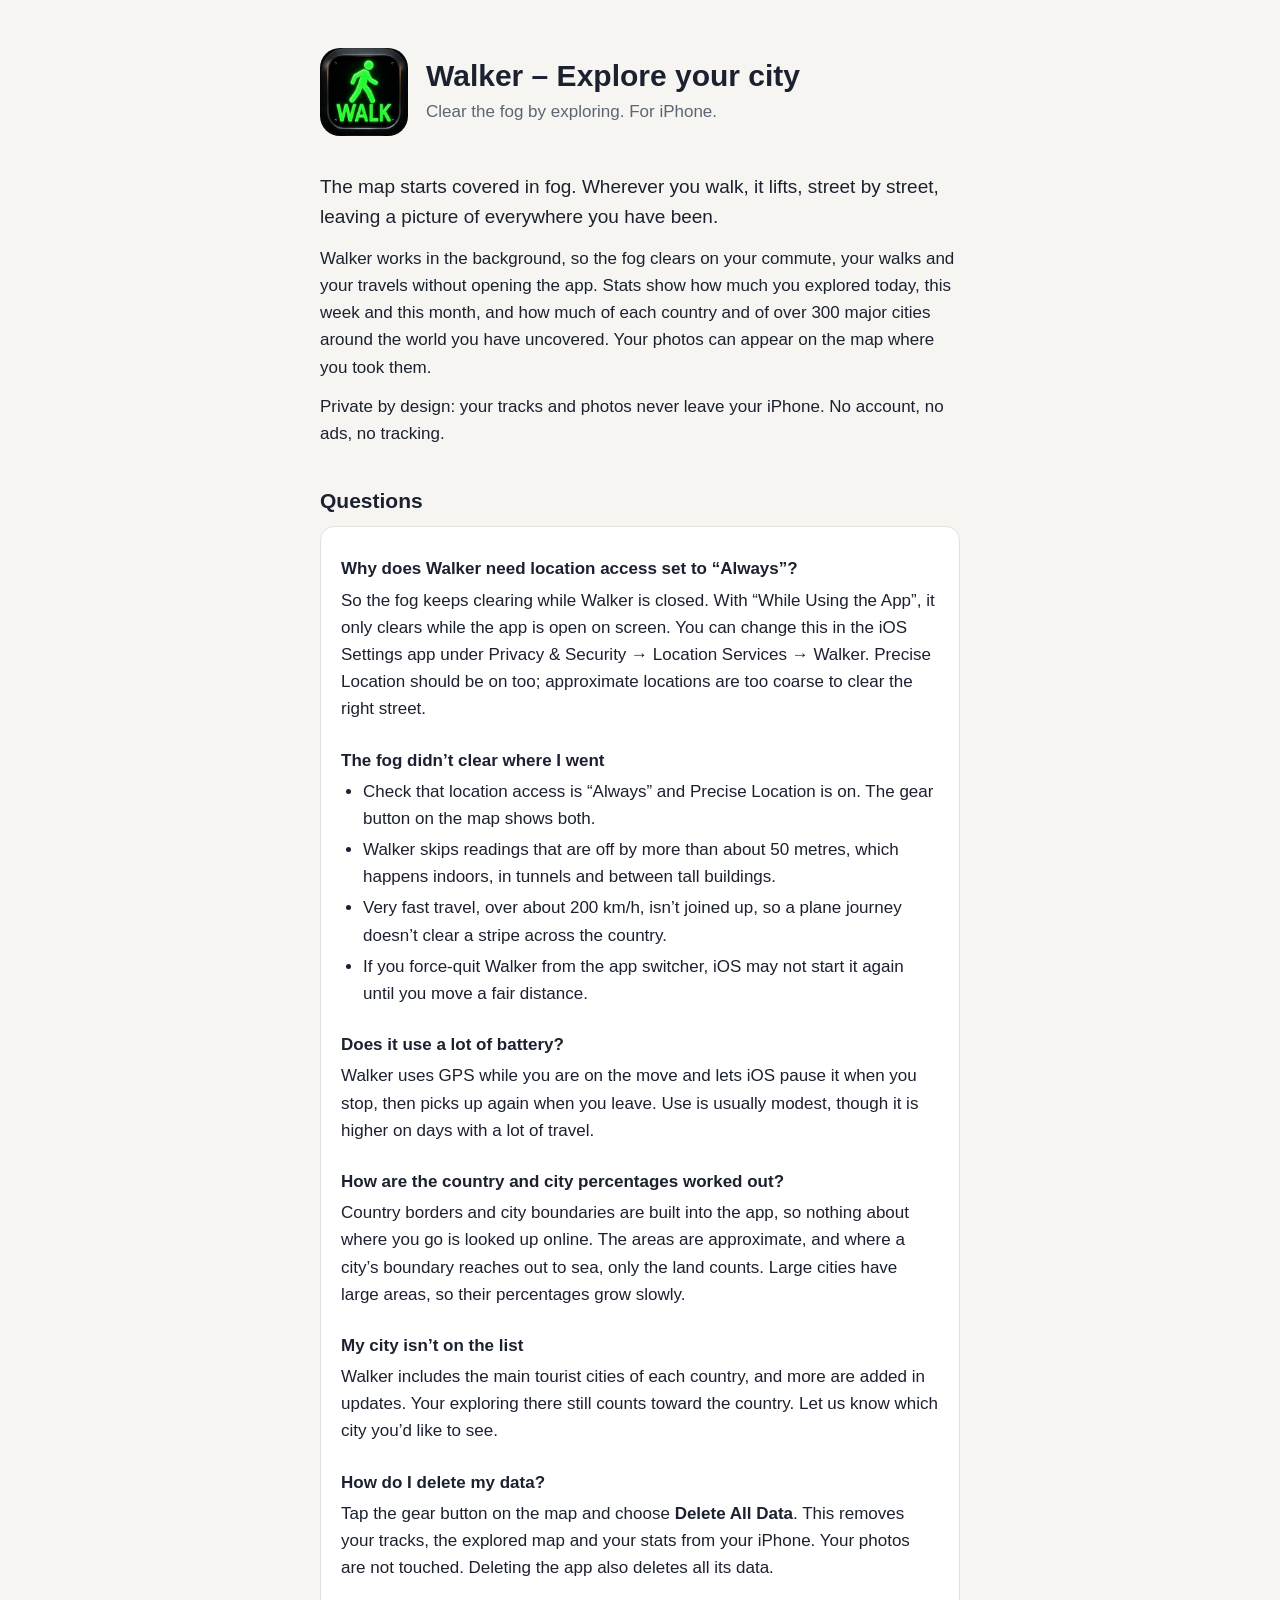
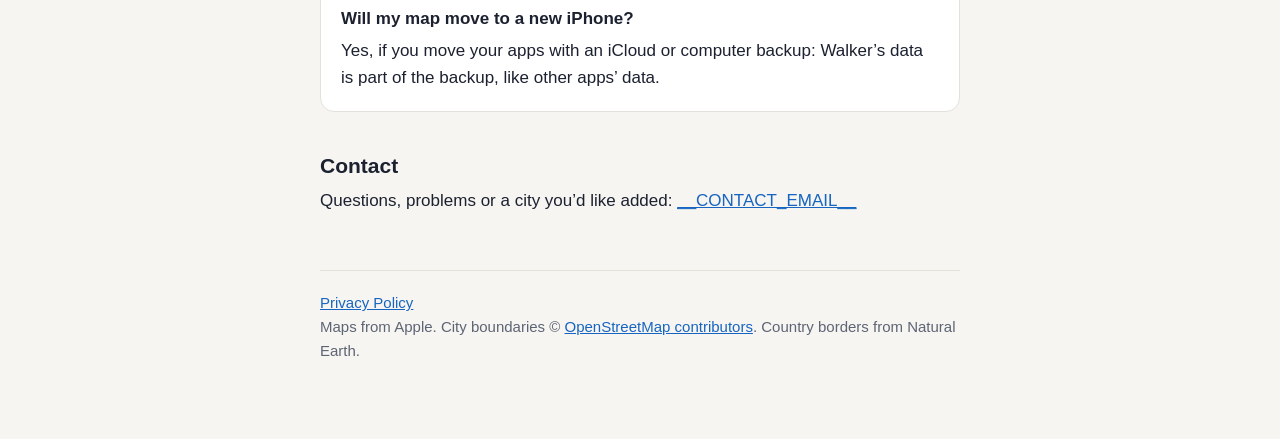
==== site/walker/index.html @ 6f0ab7e4 "Add the support and privacy pages for kringum.is Apple needs a support URL and a privacy policy URL." ====
<!doctype html>
<html lang="en">
<head>
  <meta charset="utf-8">
  <meta name="viewport" content="width=device-width, initial-scale=1">
  <title>Walker – Explore your city</title>
  <meta name="description" content="Walker clears a fog from the map wherever you walk. Everything it records stays on your iPhone.">
  <link rel="icon" type="image/png" href="icon.png">
  <link rel="apple-touch-icon" href="apple-touch-icon.png">
  <link rel="stylesheet" href="style.css">
</head>
<body>
<main>
  <header>
    <img src="icon.png" alt="">
    <div>
      <h1>Walker – Explore your city</h1>
      <p>Clear the fog by exploring. For iPhone.</p>
    </div>
  </header>

  <p class="lead">The map starts covered in fog. Wherever you walk, it lifts, street by street, leaving a picture of everywhere you have been.</p>
  <p>Walker works in the background, so the fog clears on your commute, your walks and your travels without opening the app. Stats show how much you explored today, this week and this month, and how much of each country and of over 300 major cities around the world you have uncovered. Your photos can appear on the map where you took them.</p>
  <p>Private by design: your tracks and photos never leave your iPhone. No account, no ads, no tracking.</p>

  <h2>Questions</h2>
  <div class="card">
    <h3>Why does Walker need location access set to “Always”?</h3>
    <p>So the fog keeps clearing while Walker is closed. With “While Using the App”, it only clears while the app is open on screen. You can change this in the iOS Settings app under Privacy &amp; Security → Location Services → Walker. Precise Location should be on too; approximate locations are too coarse to clear the right street.</p>

    <h3>The fog didn’t clear where I went</h3>
    <ul>
      <li>Check that location access is “Always” and Precise Location is on. The gear button on the map shows both.</li>
      <li>Walker skips readings that are off by more than about 50 metres, which happens indoors, in tunnels and between tall buildings.</li>
      <li>Very fast travel, over about 200 km/h, isn’t joined up, so a plane journey doesn’t clear a stripe across the country.</li>
      <li>If you force-quit Walker from the app switcher, iOS may not start it again until you move a fair distance.</li>
    </ul>

    <h3>Does it use a lot of battery?</h3>
    <p>Walker uses GPS while you are on the move and lets iOS pause it when you stop, then picks up again when you leave. Use is usually modest, though it is higher on days with a lot of travel.</p>

    <h3>How are the country and city percentages worked out?</h3>
    <p>Country borders and city boundaries are built into the app, so nothing about where you go is looked up online. The areas are approximate, and where a city’s boundary reaches out to sea, only the land counts. Large cities have large areas, so their percentages grow slowly.</p>

    <h3>My city isn’t on the list</h3>
    <p>Walker includes the main tourist cities of each country, and more are added in updates. Your exploring there still counts toward the country. Let us know which city you’d like to see.</p>

    <h3>How do I delete my data?</h3>
    <p>Tap the gear button on the map and choose <strong>Delete All Data</strong>. This removes your tracks, the explored map and your stats from your iPhone. Your photos are not touched. Deleting the app also deletes all its data.</p>

    <h3>Will my map move to a new iPhone?</h3>
    <p>Yes, if you move your apps with an iCloud or computer backup: Walker’s data is part of the backup, like other apps’ data.</p>
  </div>

  <h2>Contact</h2>
  <p>Questions, problems or a city you’d like added: <a href="mailto:__CONTACT_EMAIL__">__CONTACT_EMAIL__</a></p>

  <footer>
    <nav><a href="privacy/">Privacy Policy</a></nav>
    <p>Maps from Apple. City boundaries © <a href="https://www.openstreetmap.org/copyright">OpenStreetMap contributors</a>. Country borders from Natural Earth.</p>
  </footer>
</main>
</body>
</html>
---- site/walker/style.css ----
:root {
  --bg: #f6f5f1;
  --surface: #ffffff;
  --text: #1c2130;
  --muted: #5d6474;
  --rule: #e3e1da;
  --accent: #1f8a4c;
  --link: #1765c1;
  color-scheme: light dark;
}

@media (prefers-color-scheme: dark) {
  :root {
    --bg: #12151d;
    --surface: #1c212d;
    --text: #e9ebf0;
    --muted: #a3a9b7;
    --rule: #2c3240;
    --accent: #3ecf7a;
    --link: #6fb0ff;
  }
}

* { box-sizing: border-box; }

body {
  margin: 0;
  background: var(--bg);
  color: var(--text);
  font: 17px/1.6 -apple-system, BlinkMacSystemFont, "Segoe UI", Roboto, Helvetica, Arial, sans-serif;
  -webkit-text-size-adjust: 100%;
}

main {
  max-width: 680px;
  margin: 0 auto;
  padding: 48px 20px 64px;
}

header {
  display: flex;
  align-items: center;
  gap: 18px;
  margin-bottom: 36px;
}

header img {
  width: 88px;
  height: 88px;
  border-radius: 20px;
  flex: none;
}

header h1 {
  margin: 0;
  font-size: 30px;
  line-height: 1.2;
}

header p {
  margin: 4px 0 0;
  color: var(--muted);
}

h2 {
  margin: 40px 0 8px;
  font-size: 21px;
  line-height: 1.3;
}

h3 {
  margin: 24px 0 4px;
  font-size: 17px;
}

p, ul { margin: 0 0 12px; }
ul { padding-left: 22px; }
li { margin-bottom: 4px; }

a { color: var(--link); }

.card {
  background: var(--surface);
  border: 1px solid var(--rule);
  border-radius: 14px;
  padding: 4px 20px 8px;
  margin-top: 12px;
}

.lead { font-size: 19px; }
.muted { color: var(--muted); }

footer {
  margin-top: 56px;
  padding-top: 20px;
  border-top: 1px solid var(--rule);
  color: var(--muted);
  font-size: 15px;
}

footer nav a { margin-right: 16px; }

@media (max-width: 480px) {
  main { padding-top: 32px; }
  header img { width: 64px; height: 64px; border-radius: 15px; }
  header h1 { font-size: 24px; }
}
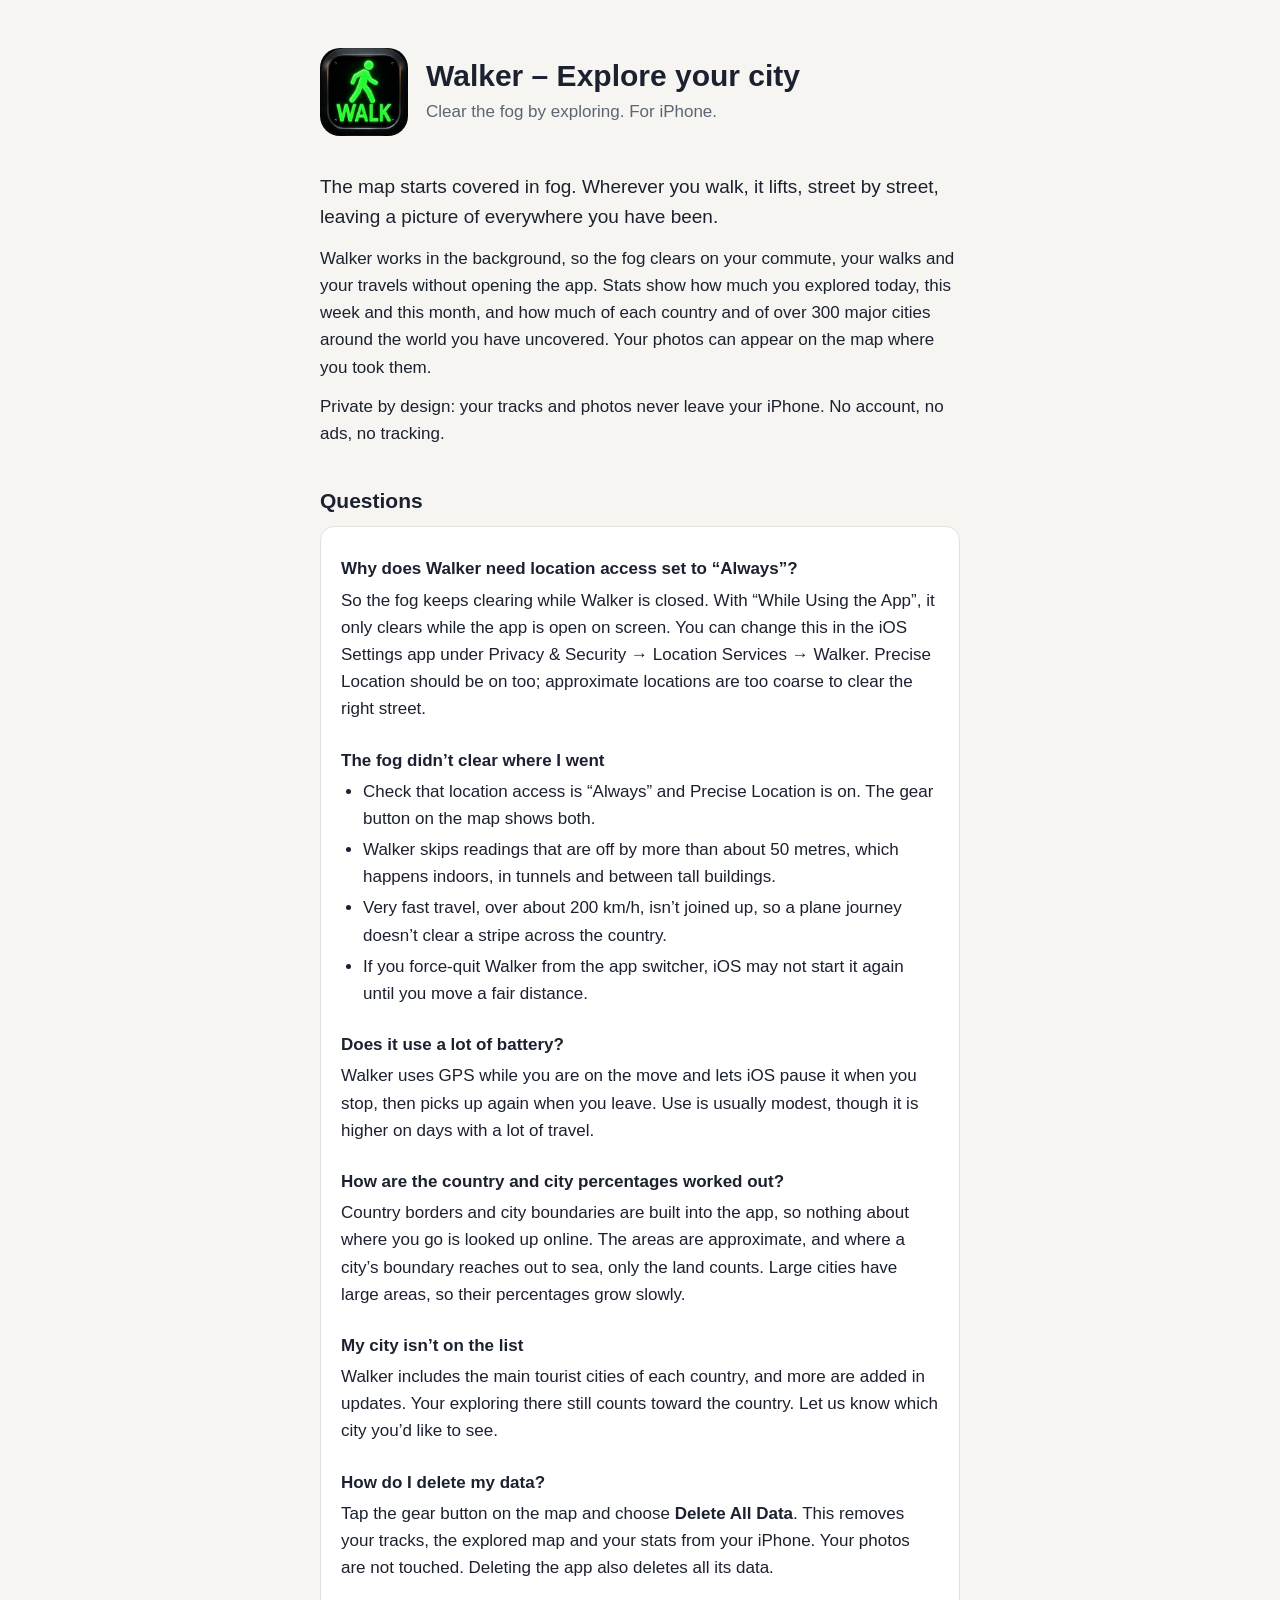
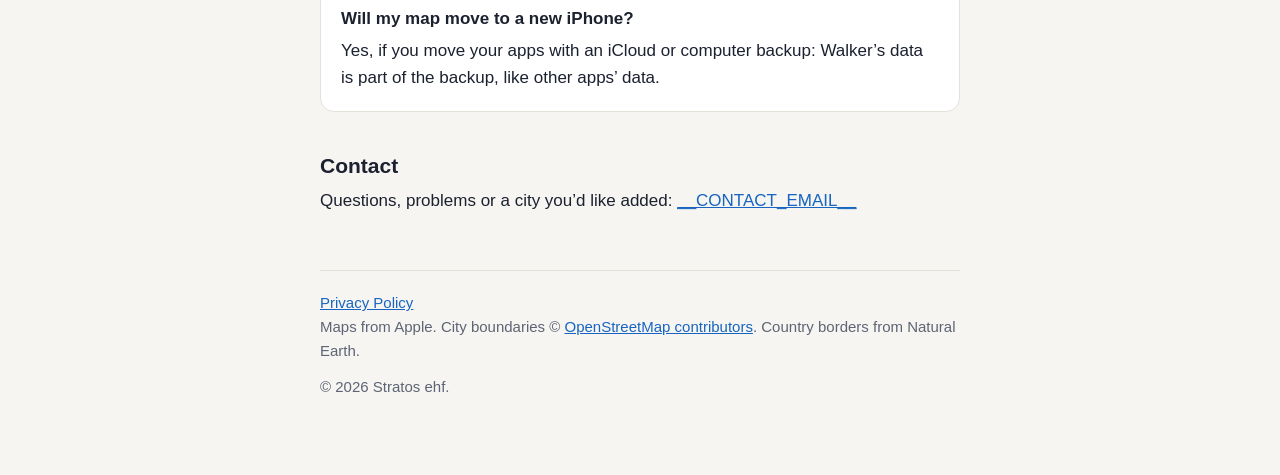
==== commit e0353258: "Switch to the com.thoroddsen.walker bundle ID and credit Stratos ehf. Walker 1.0 (1) is submitted fo" ====
--- a/site/walker/index.html
+++ b/site/walker/index.html
@@ -58,6 +58,7 @@
   <footer>
     <nav><a href="privacy/">Privacy Policy</a></nav>
     <p>Maps from Apple. City boundaries © <a href="https://www.openstreetmap.org/copyright">OpenStreetMap contributors</a>. Country borders from Natural Earth.</p>
+    <p>© 2026 Stratos ehf.</p>
   </footer>
 </main>
 </body>
